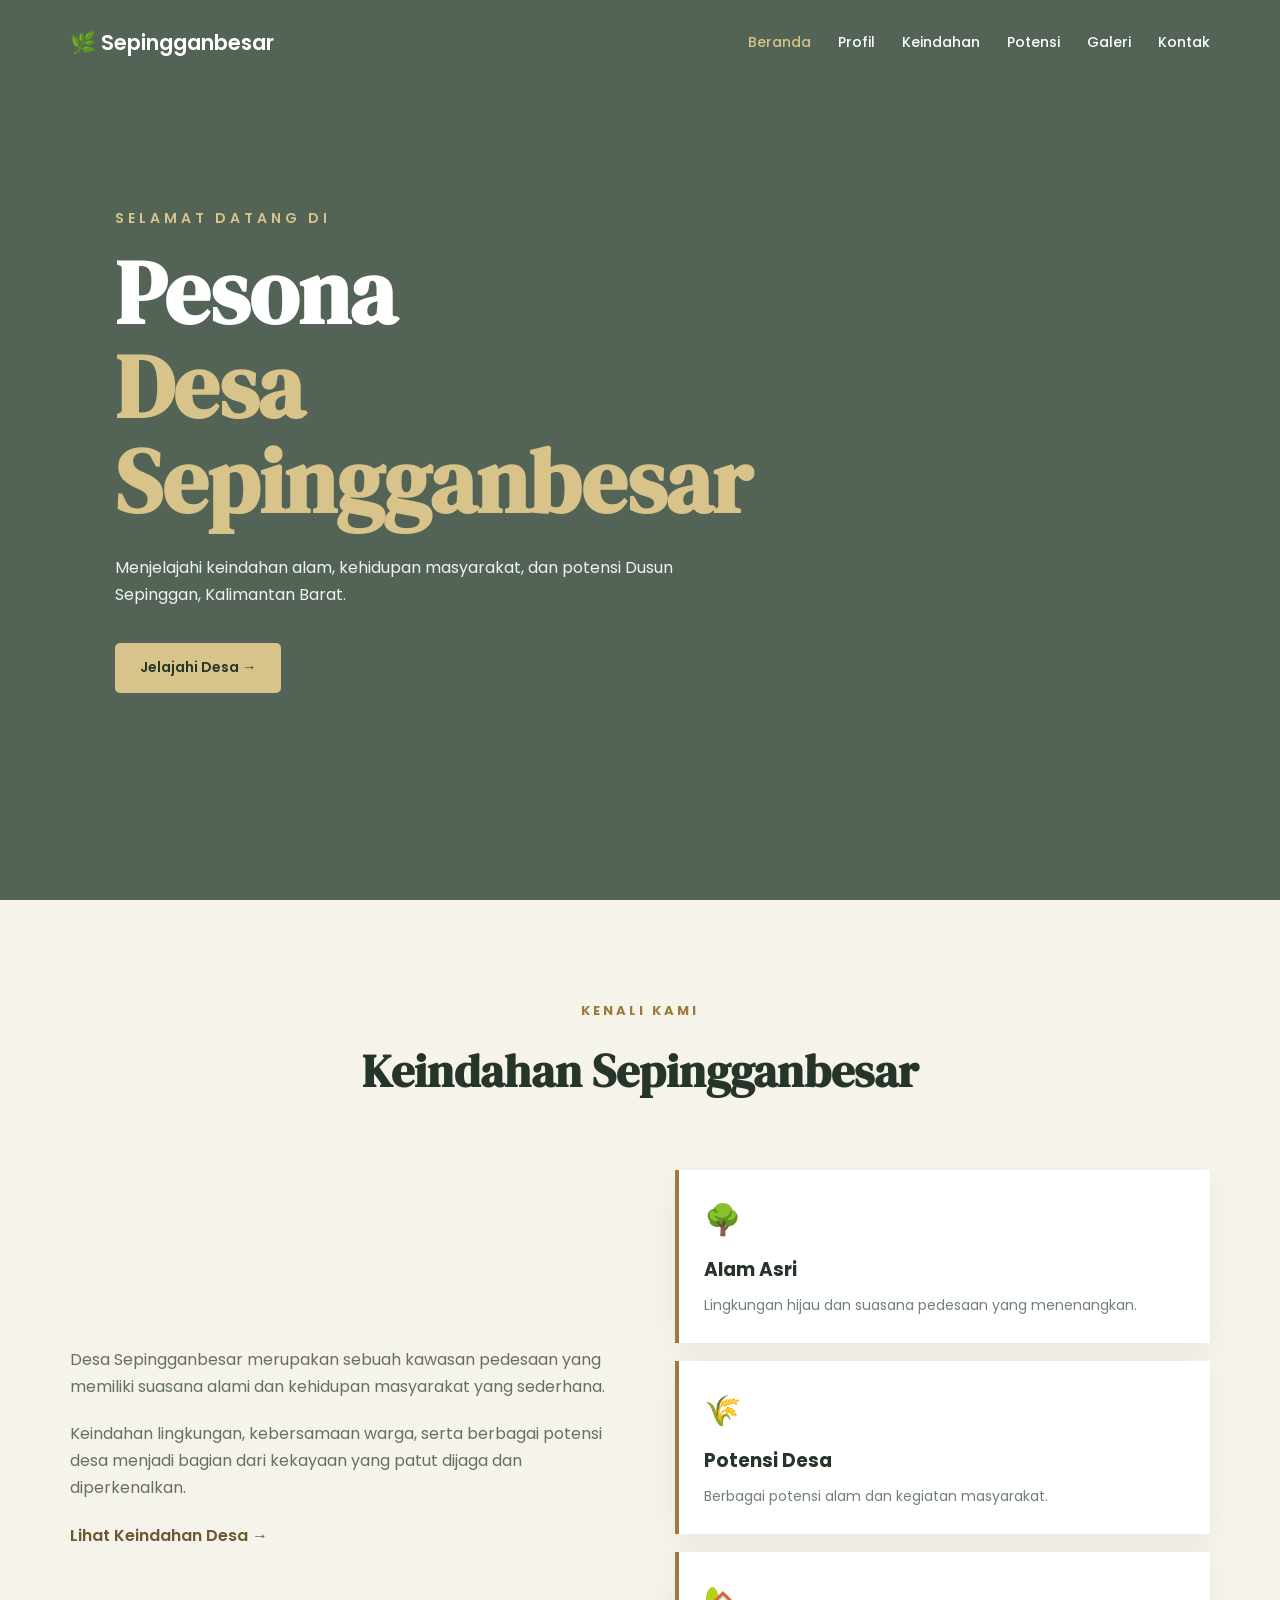
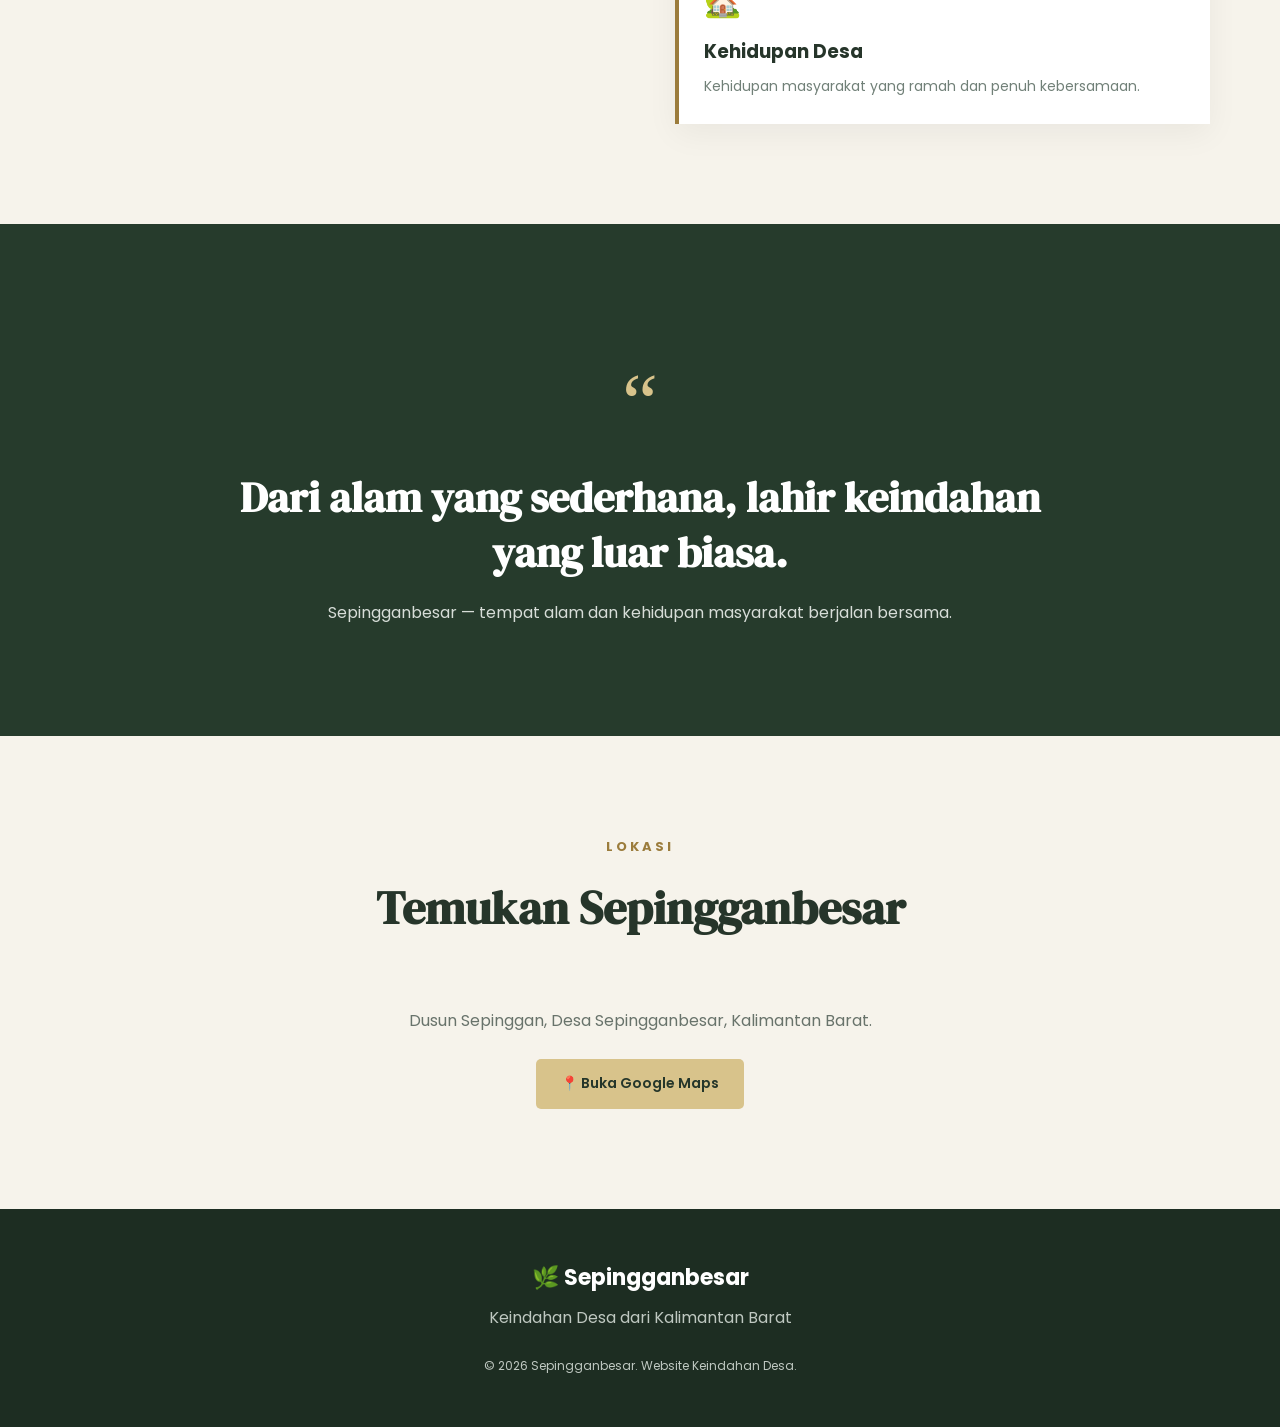
==== index.html @ b08ef06c "Add files via upload" ====
<!DOCTYPE html>
<html lang="id">
<head>
    <meta charset="UTF-8">
    <meta name="viewport" content="width=device-width, initial-scale=1.0">

    <title>Pesona Sepingganbesar</title>

    <link rel="stylesheet" href="style.css">

    <link rel="preconnect" href="https://fonts.googleapis.com">
    <link rel="preconnect" href="https://fonts.gstatic.com" crossorigin>
    <link href="https://fonts.googleapis.com/css2?family=DM+Serif+Display&family=Poppins:wght@300;400;500;600;700&display=swap" rel="stylesheet">
</head>

<body>

<header>
    <nav class="navbar">

        <a href="index.html" class="logo">
            🌿 Sepingganbesar
        </a>

        <div class="menu">
            <a href="index.html" class="active">Beranda</a>
            <a href="profil.html">Profil</a>
            <a href="keindahan.html">Keindahan</a>
            <a href="potensi.html">Potensi</a>
            <a href="galeri.html">Galeri</a>
            <a href="kontak.html">Kontak</a>
        </div>

        <button class="menu-toggle">☰</button>

    </nav>
</header>


<section class="hero">

    <div class="hero-content">

        <p class="small-title">SELAMAT DATANG DI</p>

        <h1>
            Pesona<br>
            <span>Desa Sepingganbesar</span>
        </h1>

        <p>
            Menjelajahi keindahan alam, kehidupan masyarakat,
            dan potensi Dusun Sepinggan, Kalimantan Barat.
        </p>

        <a href="profil.html" class="btn">
            Jelajahi Desa →
        </a>

    </div>

</section>


<section class="intro">

    <div class="section-title">
        <p>KENALI KAMI</p>
        <h2>Keindahan Sepingganbesar</h2>
    </div>

    <div class="intro-grid">

        <div class="intro-text">

            <p>
                Desa Sepingganbesar merupakan sebuah kawasan
                pedesaan yang memiliki suasana alami dan kehidupan
                masyarakat yang sederhana.
            </p>

            <p>
                Keindahan lingkungan, kebersamaan warga, serta
                berbagai potensi desa menjadi bagian dari kekayaan
                yang patut dijaga dan diperkenalkan.
            </p>

            <a href="keindahan.html" class="text-link">
                Lihat Keindahan Desa →
            </a>

        </div>


        <div class="feature-box">

            <div class="feature">
                <span>🌳</span>
                <h3>Alam Asri</h3>
                <p>
                    Lingkungan hijau dan suasana pedesaan
                    yang menenangkan.
                </p>
            </div>

            <div class="feature">
                <span>🌾</span>
                <h3>Potensi Desa</h3>
                <p>
                    Berbagai potensi alam dan kegiatan
                    masyarakat.
                </p>
            </div>

            <div class="feature">
                <span>🏡</span>
                <h3>Kehidupan Desa</h3>
                <p>
                    Kehidupan masyarakat yang ramah
                    dan penuh kebersamaan.
                </p>
            </div>

        </div>

    </div>

</section>


<section class="quote">

    <div>
        <span>“</span>

        <h2>
            Dari alam yang sederhana,
            lahir keindahan yang luar biasa.
        </h2>

        <p>
            Sepingganbesar — tempat alam dan kehidupan
            masyarakat berjalan bersama.
        </p>
    </div>

</section>


<section class="location">

    <div class="section-title">
        <p>LOKASI</p>
        <h2>Temukan Sepingganbesar</h2>
    </div>

    <p class="location-text">
        Dusun Sepinggan, Desa Sepingganbesar,
        Kalimantan Barat.
    </p>

    <a
        href="https://maps.app.goo.gl/jGK1e4hQ4x2c5QWU9"
        target="_blank"
        class="btn">
        📍 Buka Google Maps
    </a>

</section>


<footer>

    <h3>🌿 Sepingganbesar</h3>

    <p>
        Keindahan Desa dari Kalimantan Barat
    </p>

    <p class="copyright">
        © 2026 Sepingganbesar. Website Keindahan Desa.
    </p>

</footer>


<script src="script.js"></script>

</body>
</html>
---- style.css ----
* {
    margin: 0;
    padding: 0;
    box-sizing: border-box;
}

html {
    scroll-behavior: smooth;
}

body {
    font-family: "Poppins", sans-serif;
    background: #f6f3eb;
    color: #26352a;
    line-height: 1.7;
}


/* =========================
   NAVBAR
========================= */

header {
    width: 100%;
    position: absolute;
    top: 0;
    left: 0;
    z-index: 100;
}

.navbar {
    max-width: 1200px;
    margin: auto;

    padding: 25px 30px;

    display: flex;
    align-items: center;
    justify-content: space-between;
}

.logo {
    color: white;
    text-decoration: none;

    font-size: 21px;
    font-weight: 600;
}

.menu {
    display: flex;
    gap: 27px;
}

.menu a {
    color: white;
    text-decoration: none;

    font-size: 14px;
    font-weight: 500;

    transition: 0.3s;
}

.menu a:hover,
.menu a.active {
    color: #d8c38b;
}

.menu-toggle {
    display: none;

    background: none;
    border: none;

    color: white;
    font-size: 25px;

    cursor: pointer;
}


/* =========================
   HERO
========================= */

.hero {
    min-height: 100vh;

    display: flex;
    align-items: center;

    padding: 100px 9%;

    background:
        linear-gradient(
            rgba(20, 45, 29, 0.72),
            rgba(20, 45, 29, 0.72)
        ),
        url("images/desa1.jpeg");

    background-size: cover;
    background-position: center;
}

.hero-content {
    max-width: 700px;
    color: white;
}

.small-title {
    color: #d8c38b;

    font-size: 14px;
    font-weight: 600;

    letter-spacing: 4px;

    margin-bottom: 15px;
}

.hero h1 {
    font-family: "DM Serif Display", serif;

    font-size: clamp(50px, 8vw, 90px);

    line-height: 1.05;

    margin-bottom: 25px;
}

.hero h1 span {
    color: #d8c38b;
}

.hero-content > p:not(.small-title) {
    max-width: 600px;

    font-size: 16px;

    color: #f1f1f1;

    margin-bottom: 35px;
}


/* =========================
   BUTTON
========================= */

.btn {
    display: inline-block;

    background: #d8c38b;
    color: #25362a;

    padding: 13px 25px;

    border-radius: 5px;

    text-decoration: none;

    font-size: 14px;
    font-weight: 600;

    transition: 0.3s;
}

.btn:hover {
    background: white;

    transform: translateY(-3px);
}


/* =========================
   SECTION
========================= */

.intro,
.location,
.content,
.beauty,
.potential,
.gallery,
.contact {
    max-width: 1200px;

    margin: auto;

    padding: 100px 30px;
}

.section-title {
    text-align: center;

    margin-bottom: 60px;
}

.section-title p,
.label {
    color: #9b7c3c;

    font-size: 13px;
    font-weight: 700;

    letter-spacing: 3px;

    margin-bottom: 10px;
}

.section-title h2 {
    font-family: "DM Serif Display", serif;

    font-size: 46px;

    color: #26352a;
}


/* =========================
   INTRO
========================= */

.intro-grid {
    display: grid;

    grid-template-columns: 1fr 1fr;

    gap: 70px;

    align-items: center;
}

.intro-text p {
    margin-bottom: 20px;

    color: #647067;
}

.text-link {
    color: #6d5930;

    font-weight: 600;

    text-decoration: none;
}

.feature-box {
    display: grid;

    gap: 18px;
}

.feature {
    background: white;

    padding: 25px;

    border-left: 4px solid #9b7c3c;

    box-shadow: 0 10px 30px rgba(0,0,0,0.05);
}

.feature span {
    font-size: 30px;
}

.feature h3 {
    margin: 8px 0;

    color: #26352a;
}

.feature p {
    color: #718078;

    font-size: 14px;
}


/* =========================
   QUOTE
========================= */

.quote {
    padding: 110px 20px;

    text-align: center;

    background: #263b2c;

    color: white;
}

.quote div {
    max-width: 800px;

    margin: auto;
}

.quote span {
    font-family: serif;

    font-size: 80px;

    color: #d8c38b;
}

.quote h2 {
    font-family: "DM Serif Display", serif;

    font-size: 42px;

    line-height: 1.3;

    margin-bottom: 20px;
}

.quote p {
    color: #d7ddd8;
}


/* =========================
   LOCATION
========================= */

.location {
    text-align: center;
}

.location-text {
    color: #68736b;

    margin-bottom: 25px;
}


/* =========================
   PAGE HEADER
========================= */

.page-header {
    min-height: 55vh;

    display: flex;
    flex-direction: column;

    justify-content: center;
    align-items: center;

    text-align: center;

    padding: 100px 20px 60px;

    background:
        linear-gradient(
            rgba(27, 55, 36, 0.82),
            rgba(27, 55, 36, 0.82)
        ),
        url("images/desa2.jpeg");

    background-size: cover;
    background-position: center;

    color: white;
}

.page-header p {
    color: #d8c38b;

    letter-spacing: 4px;

    font-size: 13px;
    font-weight: 600;
}

.page-header h1 {
    font-family: "DM Serif Display", serif;

    font-size: clamp(45px, 7vw, 70px);

    margin-top: 10px;
}


/* =========================
   PROFILE
========================= */

.content {
    display: grid;

    grid-template-columns: 1fr 1fr;

    gap: 70px;

    align-items: center;
}

.content-image img {
    width: 100%;

    height: 500px;

    object-fit: cover;

    border-radius: 5px;
}

.content-text h2 {
    font-family: "DM Serif Display", serif;

    font-size: 44px;

    line-height: 1.2;

    margin-bottom: 25px;
}

.content-text p:not(.label) {
    color: #68736b;

    margin-bottom: 17px;
}


/* =========================
   INFO CARDS
========================= */

.info-cards {
    max-width: 1100px;

    margin: 0 auto 100px;

    display: grid;

    grid-template-columns: repeat(3, 1fr);

    gap: 20px;

    padding: 0 30px;
}

.info-cards div {
    background: white;

    padding: 35px;

    text-align: center;

    box-shadow: 0 10px 30px rgba(0,0,0,0.05);
}

.info-cards span {
    font-size: 35px;
}

.info-cards h3 {
    margin: 10px 0 5px;
}

.info-cards p {
    color: #718078;
}


/* =========================
   BEAUTY
========================= */

.beauty-card {
    display: grid;

    grid-template-columns: 1fr 1fr;

    gap: 50px;

    align-items: center;

    margin-bottom: 80px;
}

.beauty-card.reverse {
    direction: rtl;
}

.beauty-card.reverse > * {
    direction: ltr;
}

.beauty-card img {
    width: 100%;

    height: 420px;

    object-fit: cover;

    border-radius: 5px;
}

.beauty-card h2 {
    font-family: "DM Serif Display", serif;

    font-size: 45px;

    margin-bottom: 20px;
}

.beauty-card p {
    color: #68736b;
}


/* =========================
   POTENTIAL
========================= */

.potential {
    display: grid;

    grid-template-columns: repeat(2, 1fr);

    gap: 25px;
}

.potential-card {
    background: white;

    padding: 40px;

    border-top: 4px solid #9b7c3c;

    box-shadow: 0 10px 30px rgba(0,0,0,0.04);
}

.potential-card span {
    font-size: 45px;
}

.potential-card h2 {
    font-family: "DM Serif Display", serif;

    font-size: 32px;

    margin: 10px 0;
}

.potential-card p {
    color: #718078;
}

.potential-image {
    max-width: 1200px;

    margin: auto;

    padding: 0 30px 100px;

    display: grid;

    grid-template-columns: 1fr 1fr;

    gap: 60px;

    align-items: center;
}

.potential-image img {
    width: 100%;

    height: 450px;

    object-fit: cover;
}

.potential-image h2 {
    font-family: "DM Serif Display", serif;

    font-size: 43px;

    line-height: 1.2;

    margin-bottom: 20px;
}

.potential-image p:not(.label) {
    color: #718078;
}


/* =========================
   GALLERY
========================= */

.gallery {
    display: grid;

    grid-template-columns: repeat(3, 1fr);

    gap: 20px;
}

.gallery-item {
    position: relative;

    height: 350px;

    overflow: hidden;

    border-radius: 5px;

    cursor: pointer;
}

.gallery-item img {
    width: 100%;
    height: 100%;

    object-fit: cover;

    transition: 0.5s;
}

.gallery-item:hover img {
    transform: scale(1.08);
}

.gallery-caption {
    position: absolute;

    bottom: 0;
    left: 0;

    width: 100%;

    padding: 25px;

    color: white;

    background: linear-gradient(
        transparent,
        rgba(0,0,0,0.8)
    );
}

.gallery-caption h3 {
    font-size: 19px;
}

.gallery-caption p {
    font-size: 13px;

    color: #ddd;
}


/* =========================
   CONTACT
========================= */

.contact {
    display: grid;

    grid-template-columns: 0.9fr 1.1fr;

    gap: 60px;

    align-items: center;
}

.contact-info h2 {
    font-family: "DM Serif Display", serif;

    font-size: 48px;

    line-height: 1.2;

    margin-bottom: 35px;
}

.contact-item {
    display: flex;

    gap: 20px;

    margin-bottom: 25px;
}

.contact-item > span {
    font-size: 28px;
}

.contact-item h3 {
    margin-bottom: 3px;
}

.contact-item p {
    color: #718078;
}

.map iframe {
    width: 100%;

    height: 450px;

    border: none;

    border-radius: 5px;
}


/* =========================
   FOOTER
========================= */

footer {
    background: #1d2d22;

    color: white;

    text-align: center;

    padding: 50px 20px;
}

footer h3 {
    font-size: 22px;

    margin-bottom: 8px;
}

footer p {
    color: #bfc8c1;
}

footer .copyright {
    margin-top: 25px;

    font-size: 12px;
}


/* =========================
   RESPONSIVE
========================= */

@media (max-width: 800px) {

    .menu {
        position: absolute;

        top: 75px;
        left: 20px;
        right: 20px;

        display: none;

        flex-direction: column;

        background: #263b2c;

        padding: 20px;

        border-radius: 5px;
    }

    .menu.show {
        display: flex;
    }

    .menu-toggle {
        display: block;
    }

    .intro-grid,
    .content,
    .beauty-card,
    .potential-image,
    .contact {
        grid-template-columns: 1fr;
    }

    .beauty-card.reverse {
        direction: ltr;
    }

    .info-cards,
    .potential,
    .gallery {
        grid-template-columns: 1fr;
    }

    .hero {
        padding: 100px 30px;
    }

    .hero h1 {
        font-size: 55px;
    }

    .section-title h2,
    .content-text h2,
    .contact-info h2 {
        font-size: 38px;
    }

    .quote h2 {
        font-size: 32px;
    }

    .content-image img,
    .beauty-card img,
    .potential-image img {
        height: 350px;
    }

    .gallery-item {
        height: 300px;
    }

}
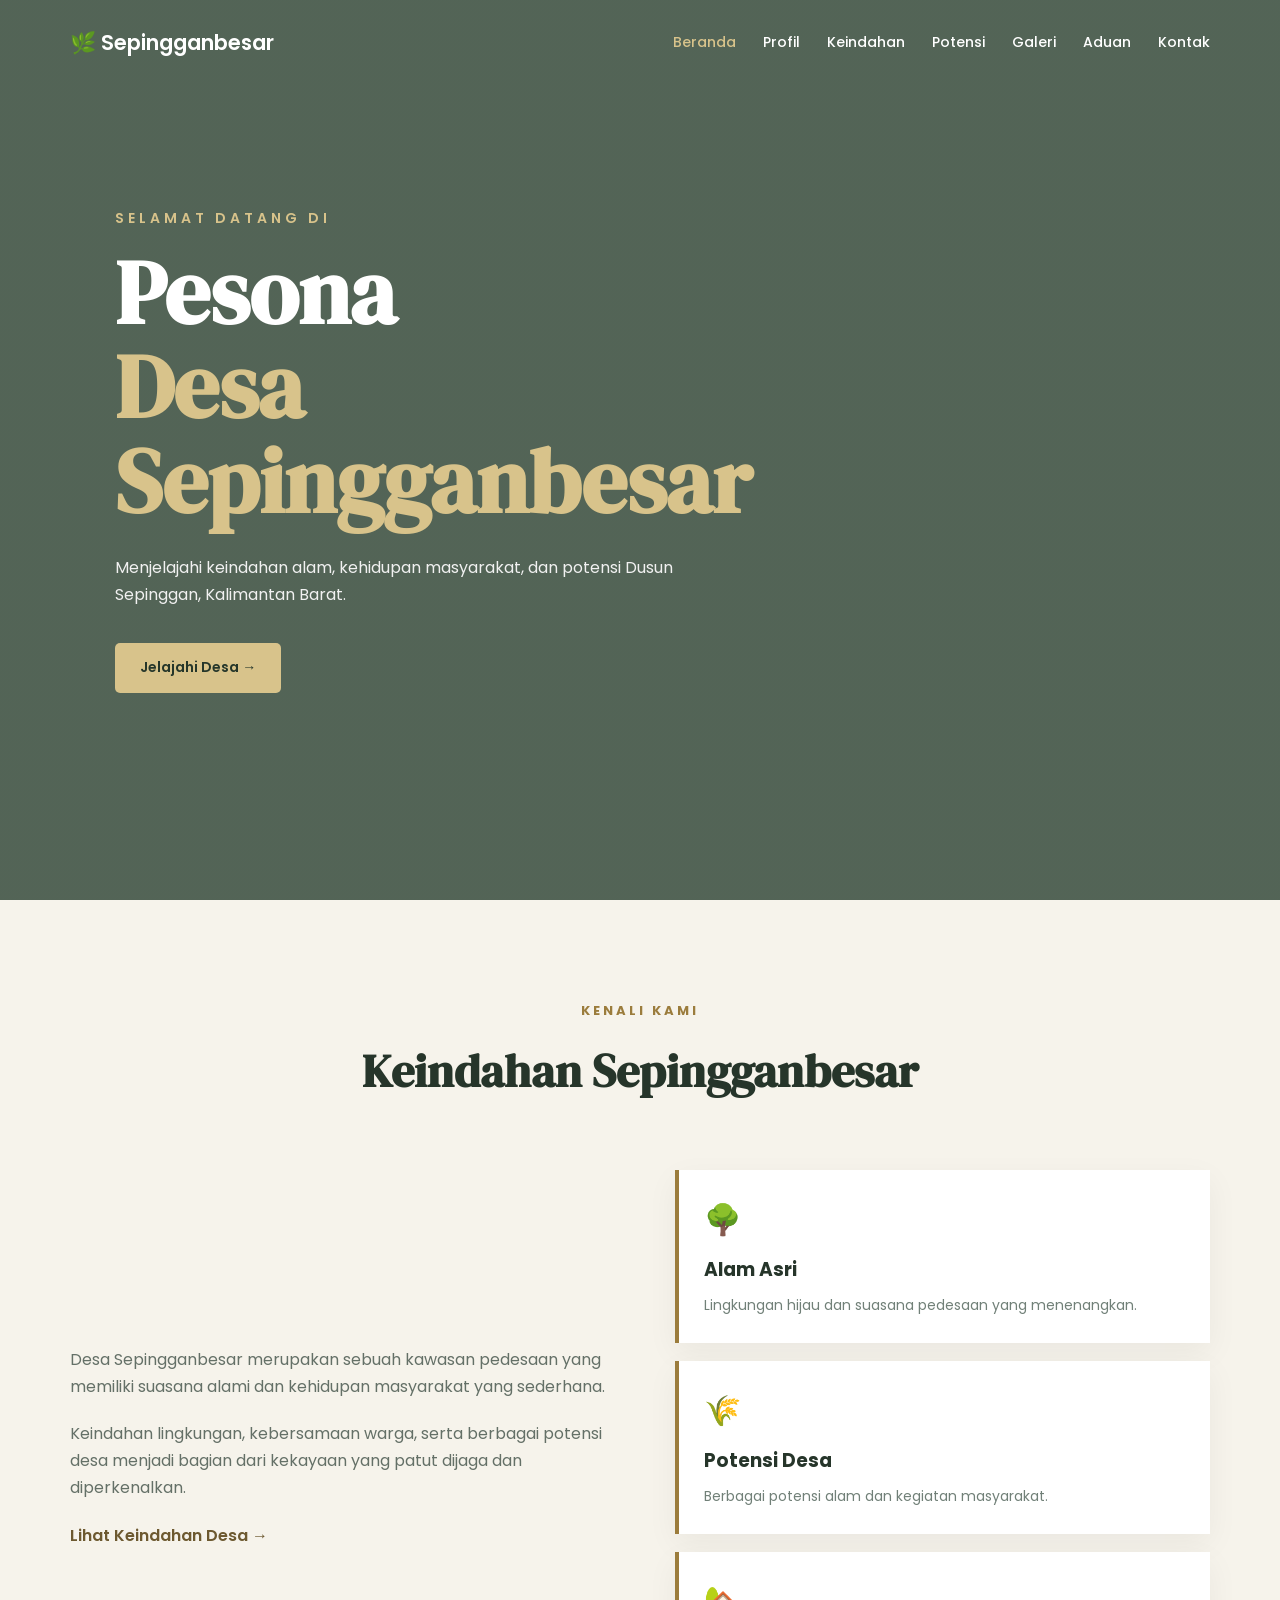
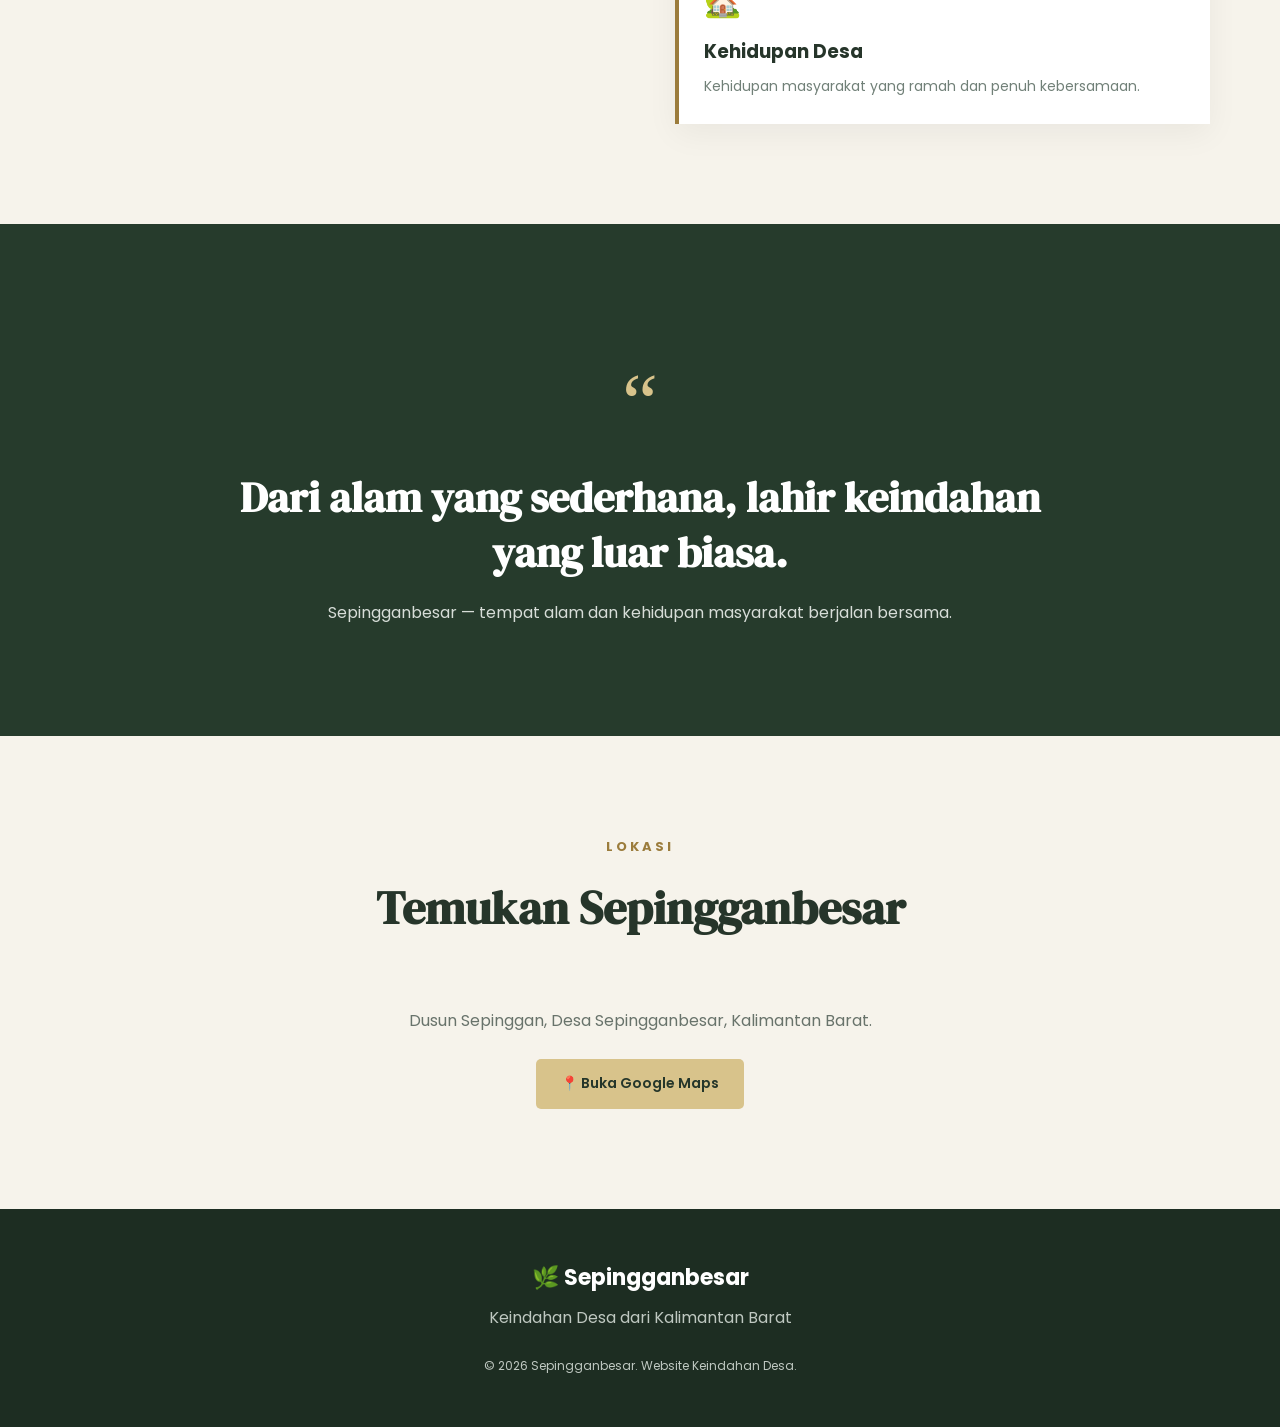
==== commit decb2176: "Add 'Aduan' link to the navbar Added a new 'Aduan' link to the navigation menu." ====
--- a/index.html
+++ b/index.html
@@ -28,6 +28,10 @@
             <a href="keindahan.html">Keindahan</a>
             <a href="potensi.html">Potensi</a>
             <a href="galeri.html">Galeri</a>
+
+            <!-- TAMBAHAN ADUAN -->
+            <a href="aduan.html">Aduan</a>
+
             <a href="kontak.html">Kontak</a>
         </div>
 
@@ -187,4 +191,4 @@
 <script src="script.js"></script>
 
 </body>
-</html>+</html>
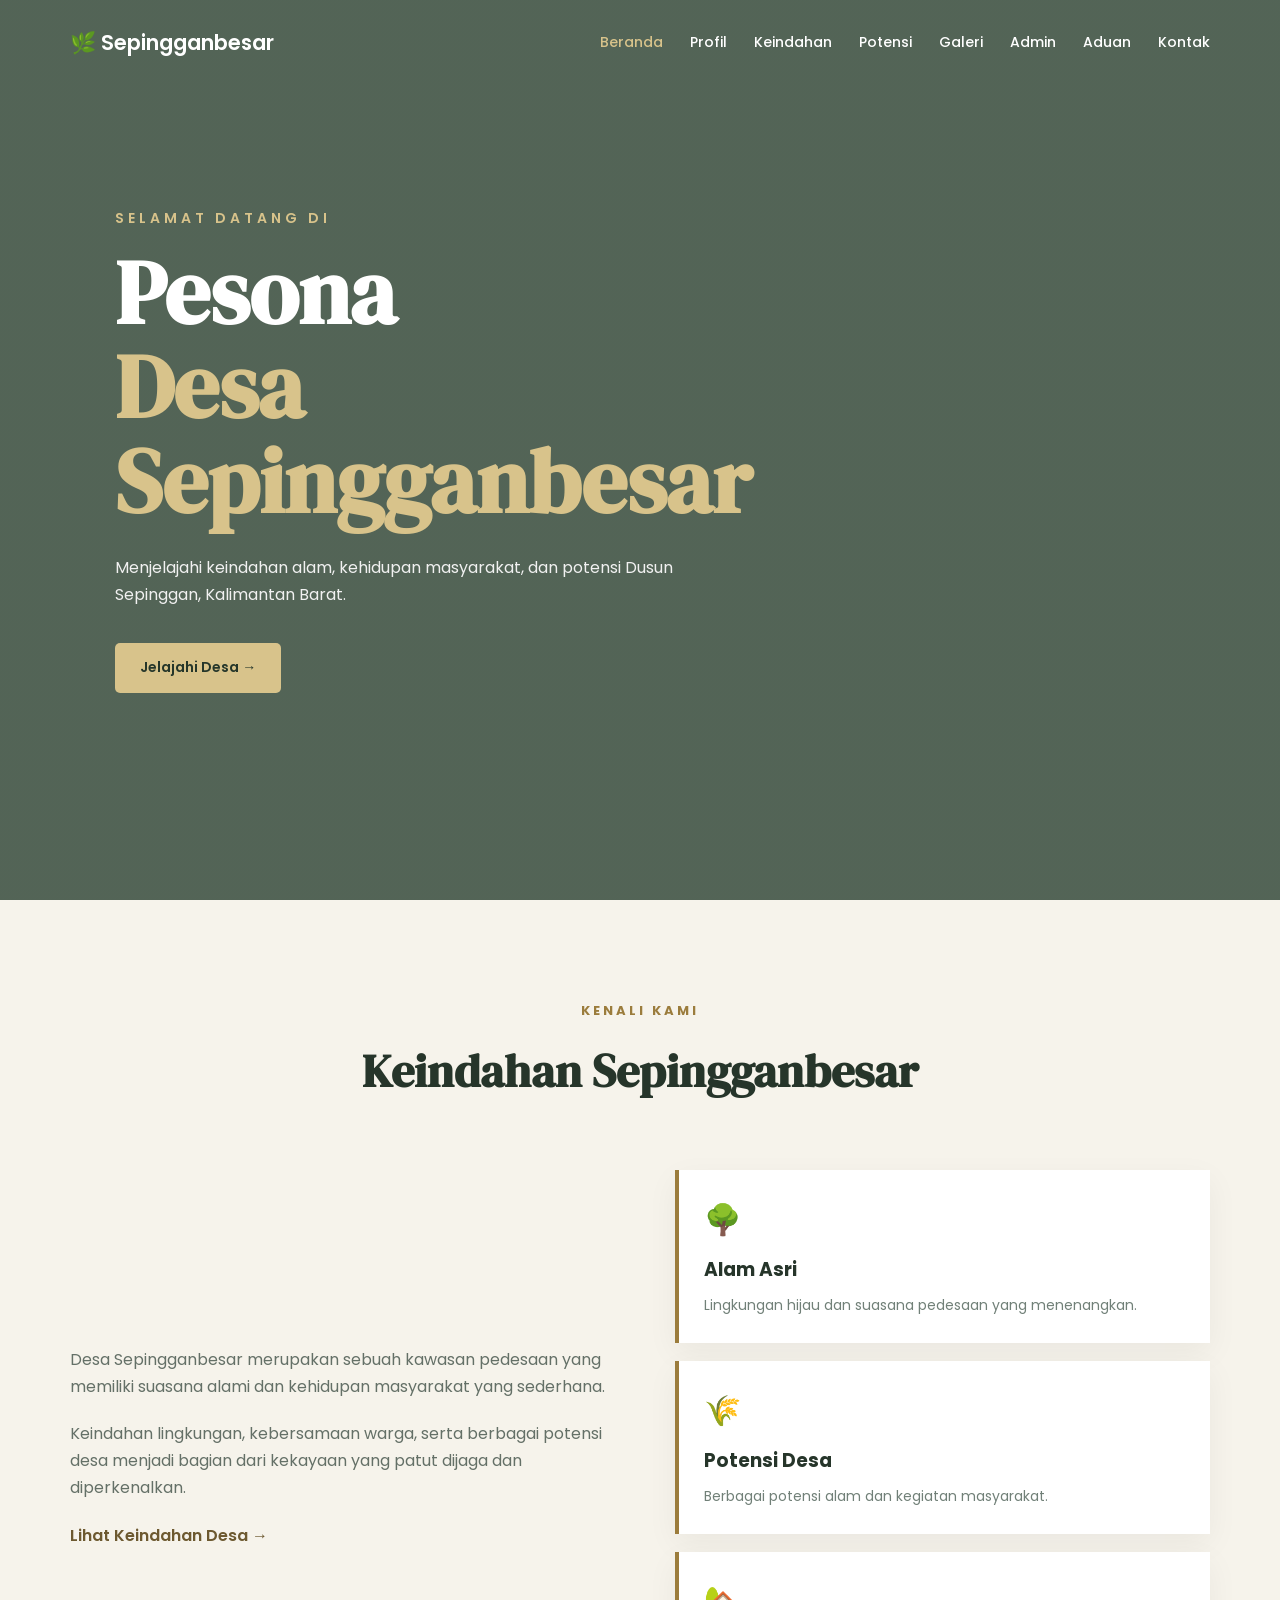
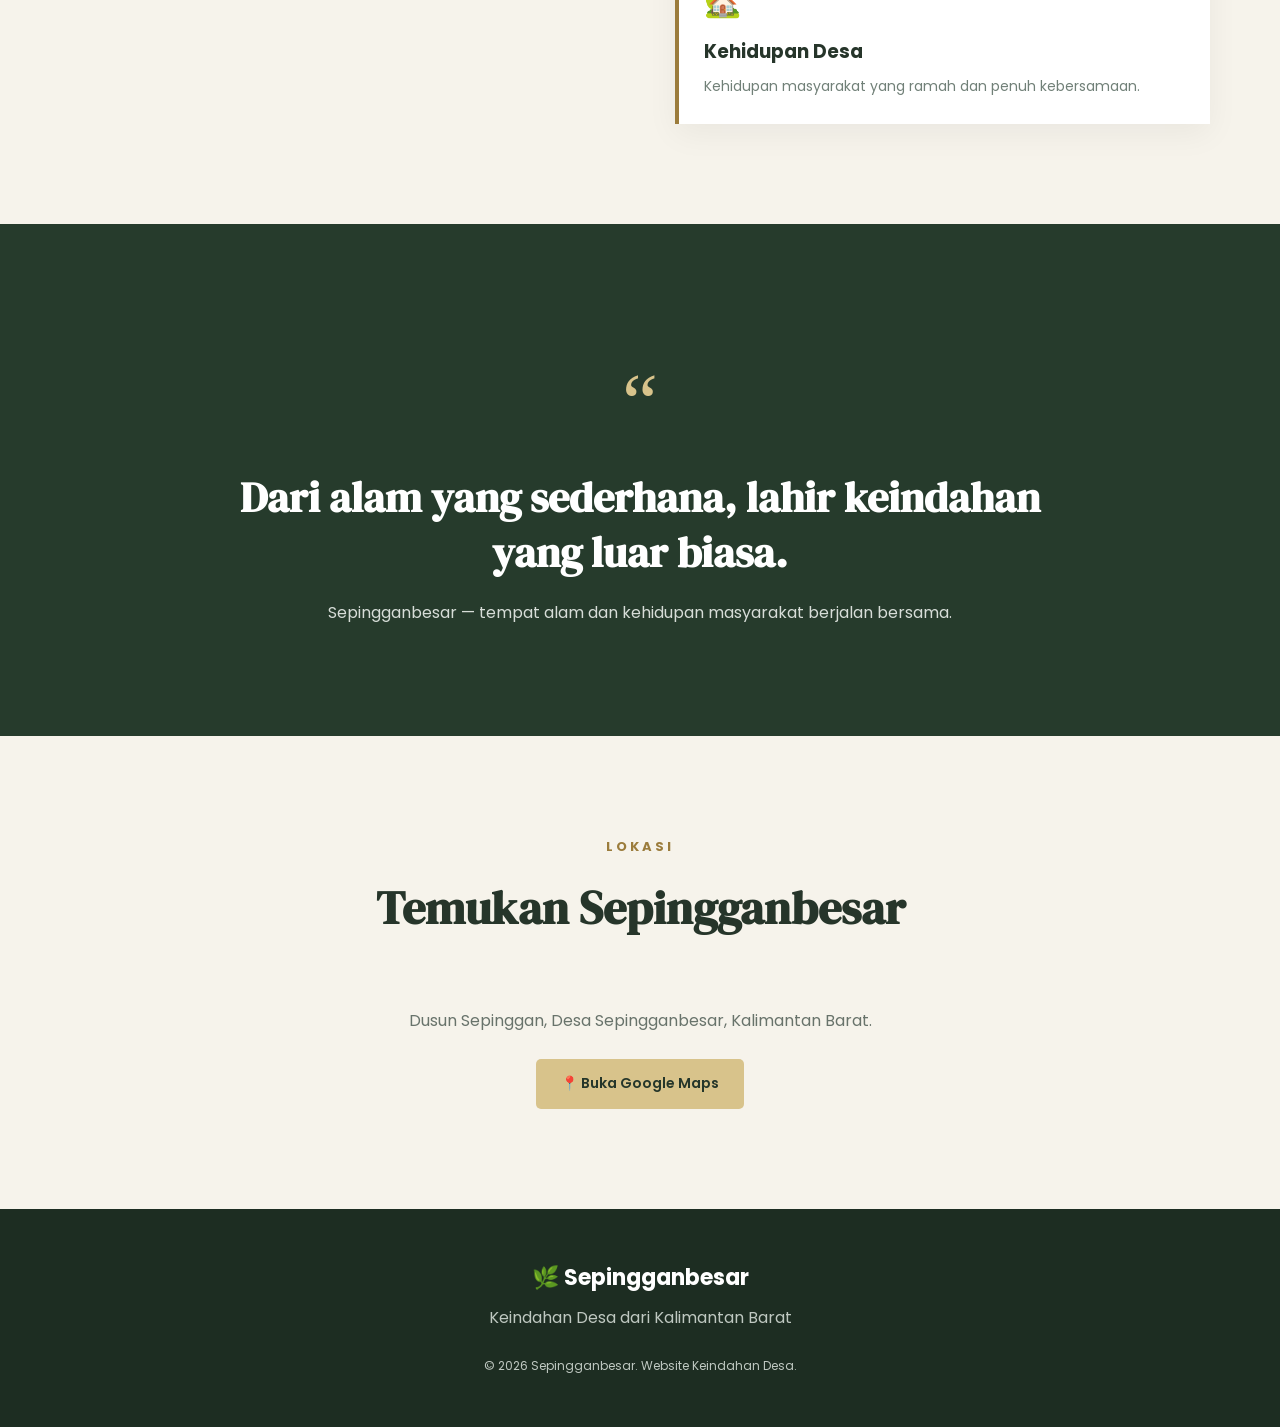
==== commit 5669c866: "Update index.html" ====
--- a/index.html
+++ b/index.html
@@ -28,6 +28,7 @@
             <a href="keindahan.html">Keindahan</a>
             <a href="potensi.html">Potensi</a>
             <a href="galeri.html">Galeri</a>
+            <a href="admin.html">Admin</a>
 
             <!-- TAMBAHAN ADUAN -->
             <a href="aduan.html">Aduan</a>
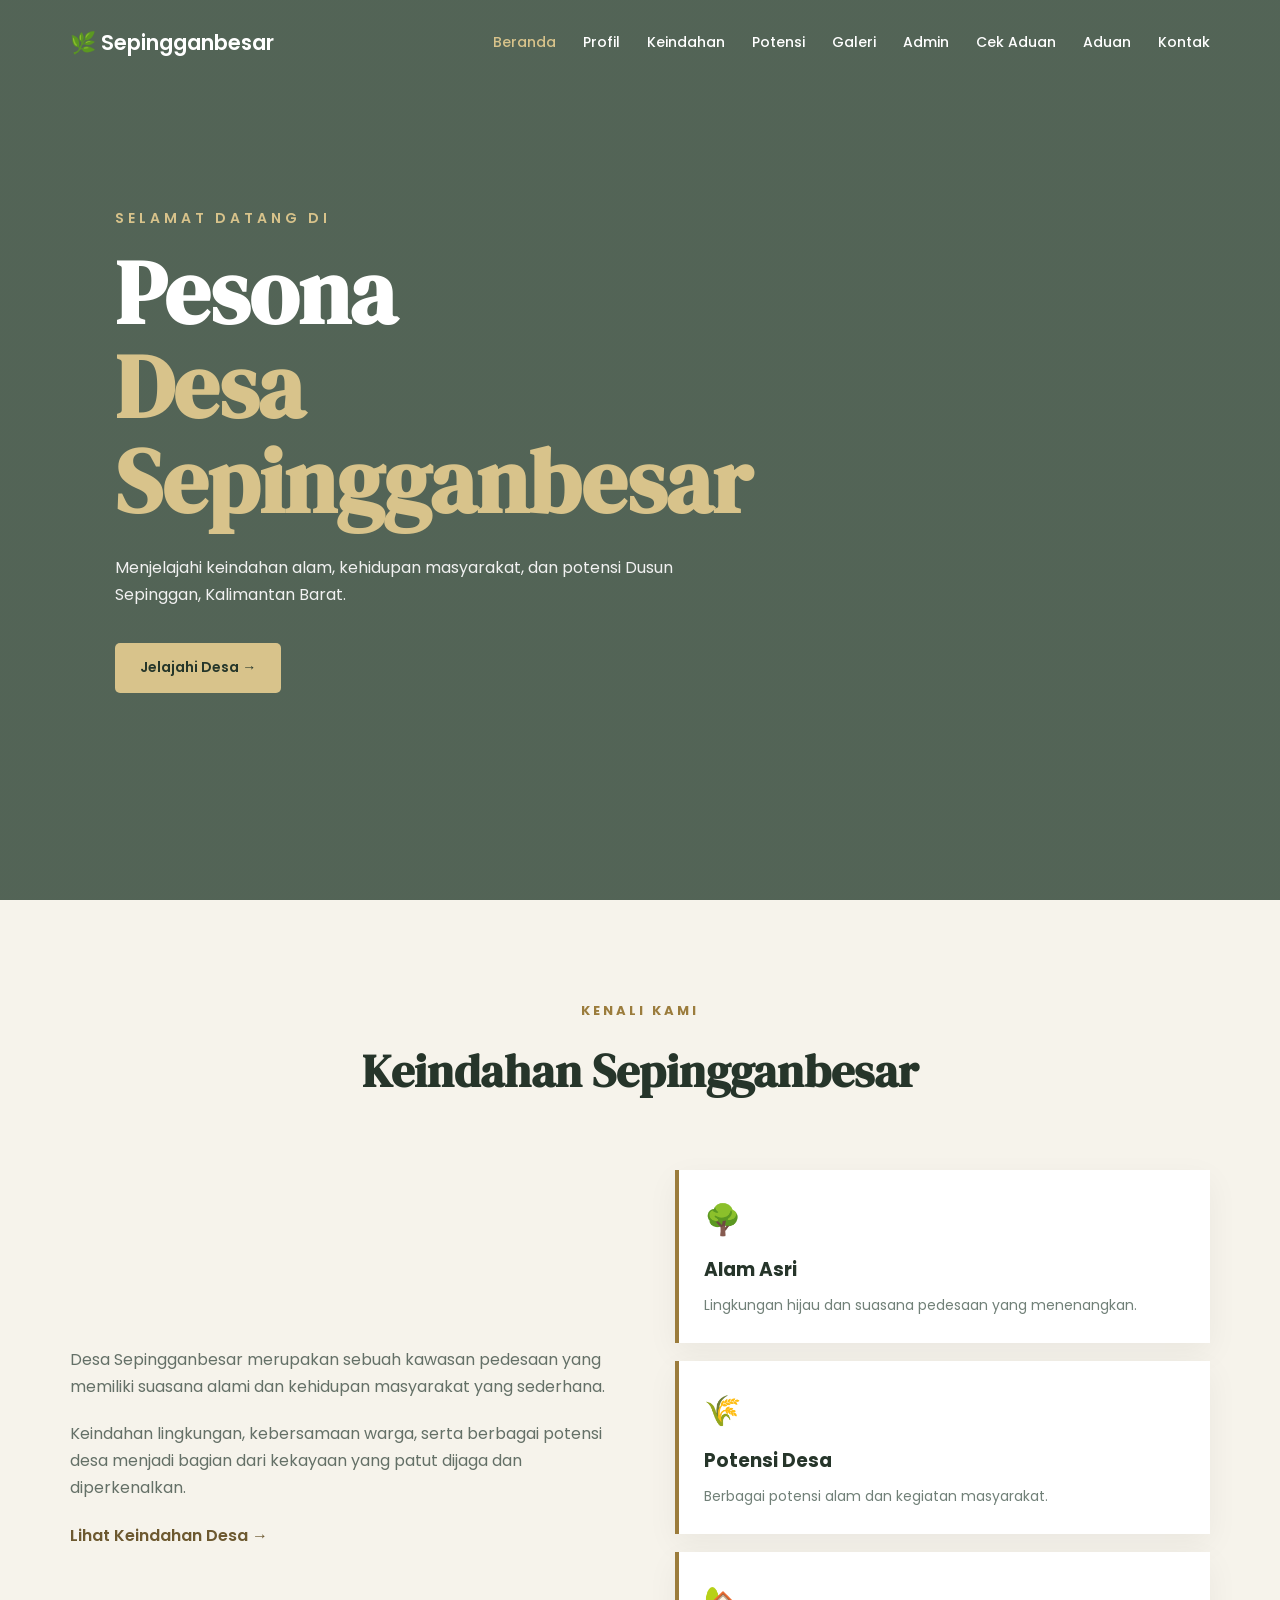
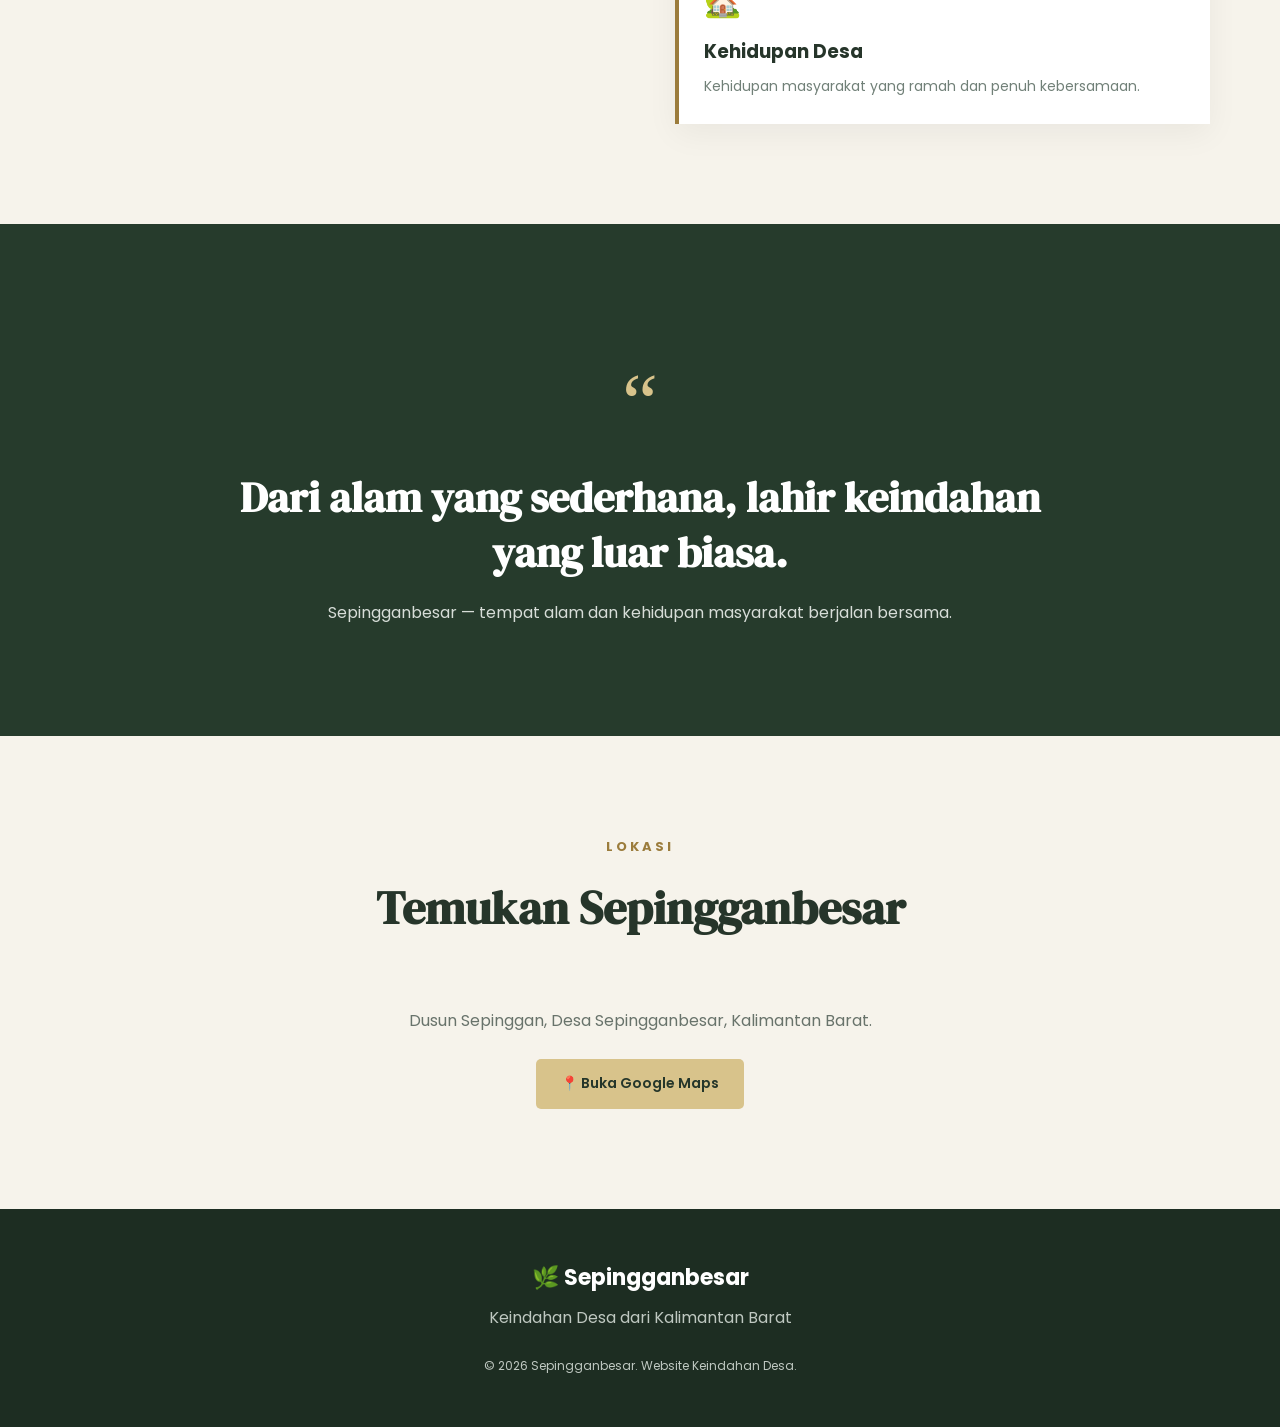
==== commit 42bb71d9: "Update index.html" ====
--- a/index.html
+++ b/index.html
@@ -29,7 +29,7 @@
             <a href="potensi.html">Potensi</a>
             <a href="galeri.html">Galeri</a>
             <a href="admin.html">Admin</a>
-
+            <a href="cek-aduan.html">Cek Aduan</a>
             <!-- TAMBAHAN ADUAN -->
             <a href="aduan.html">Aduan</a>
 
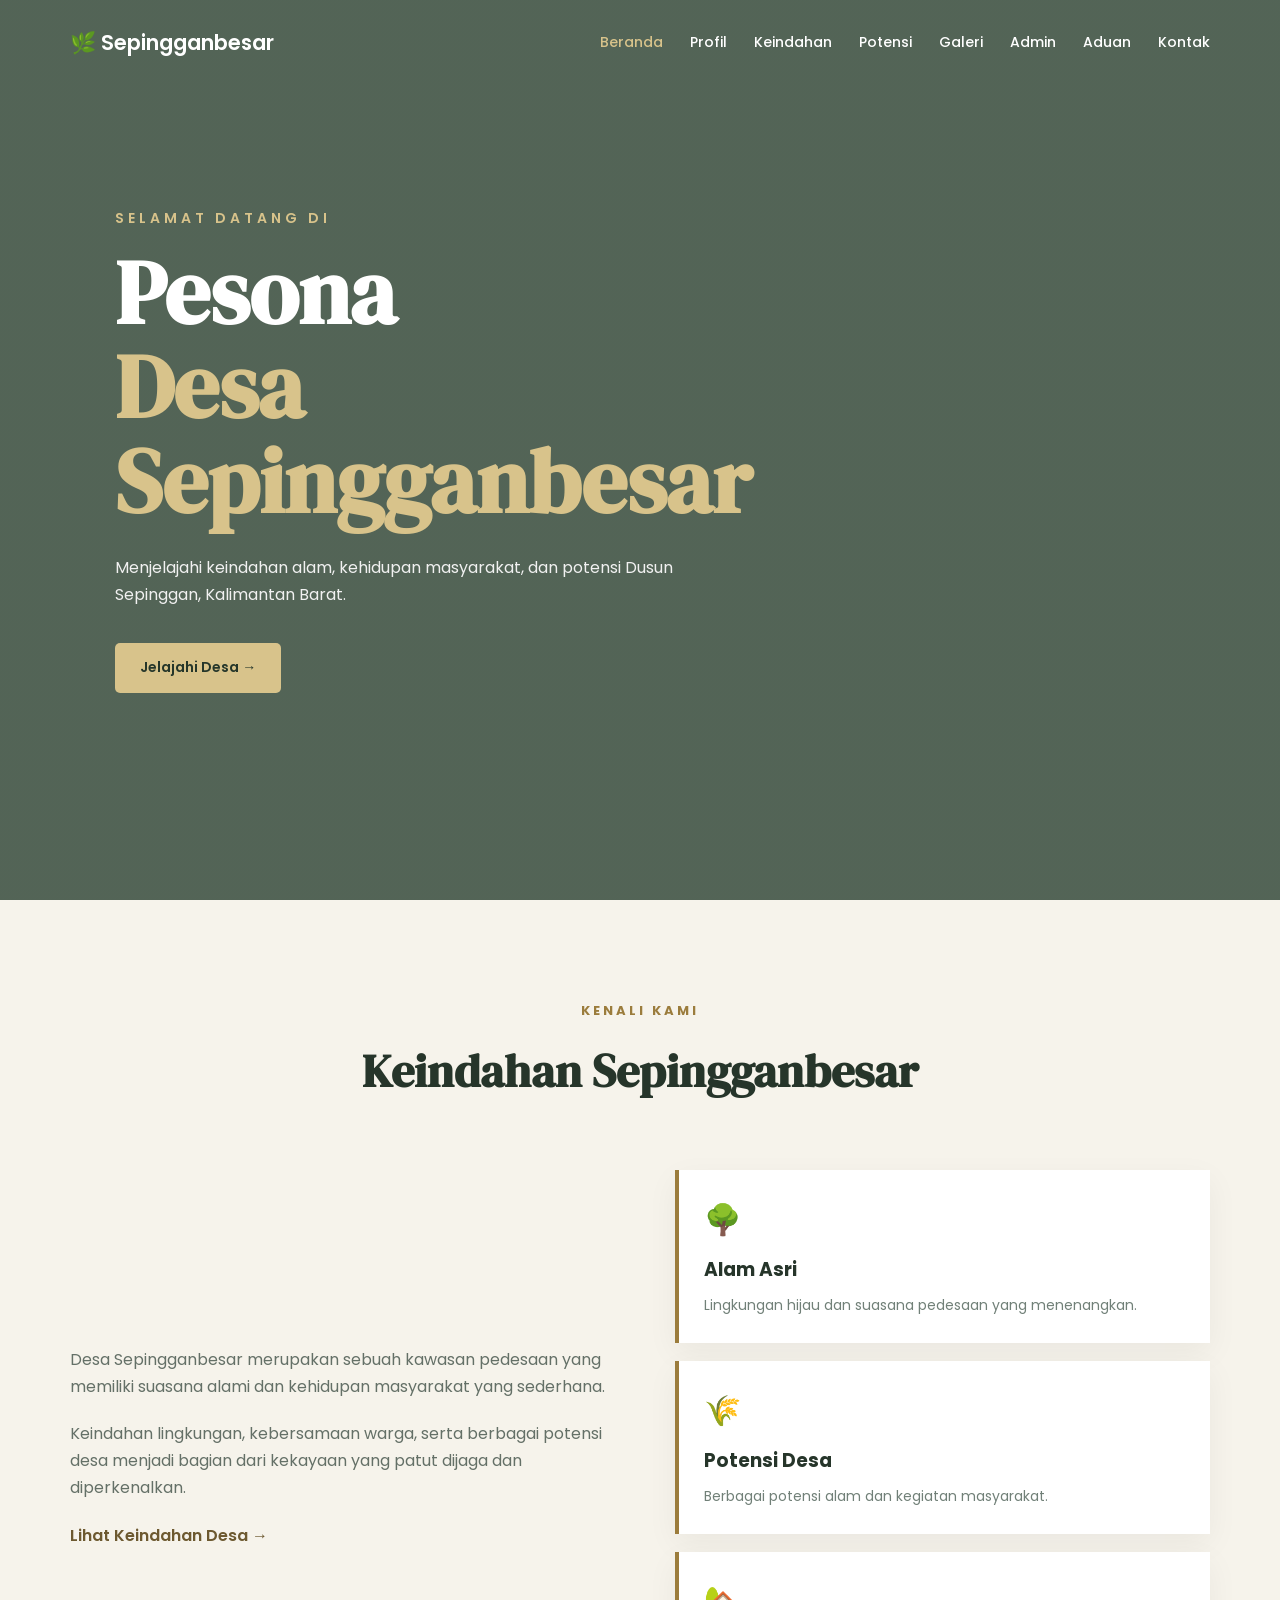
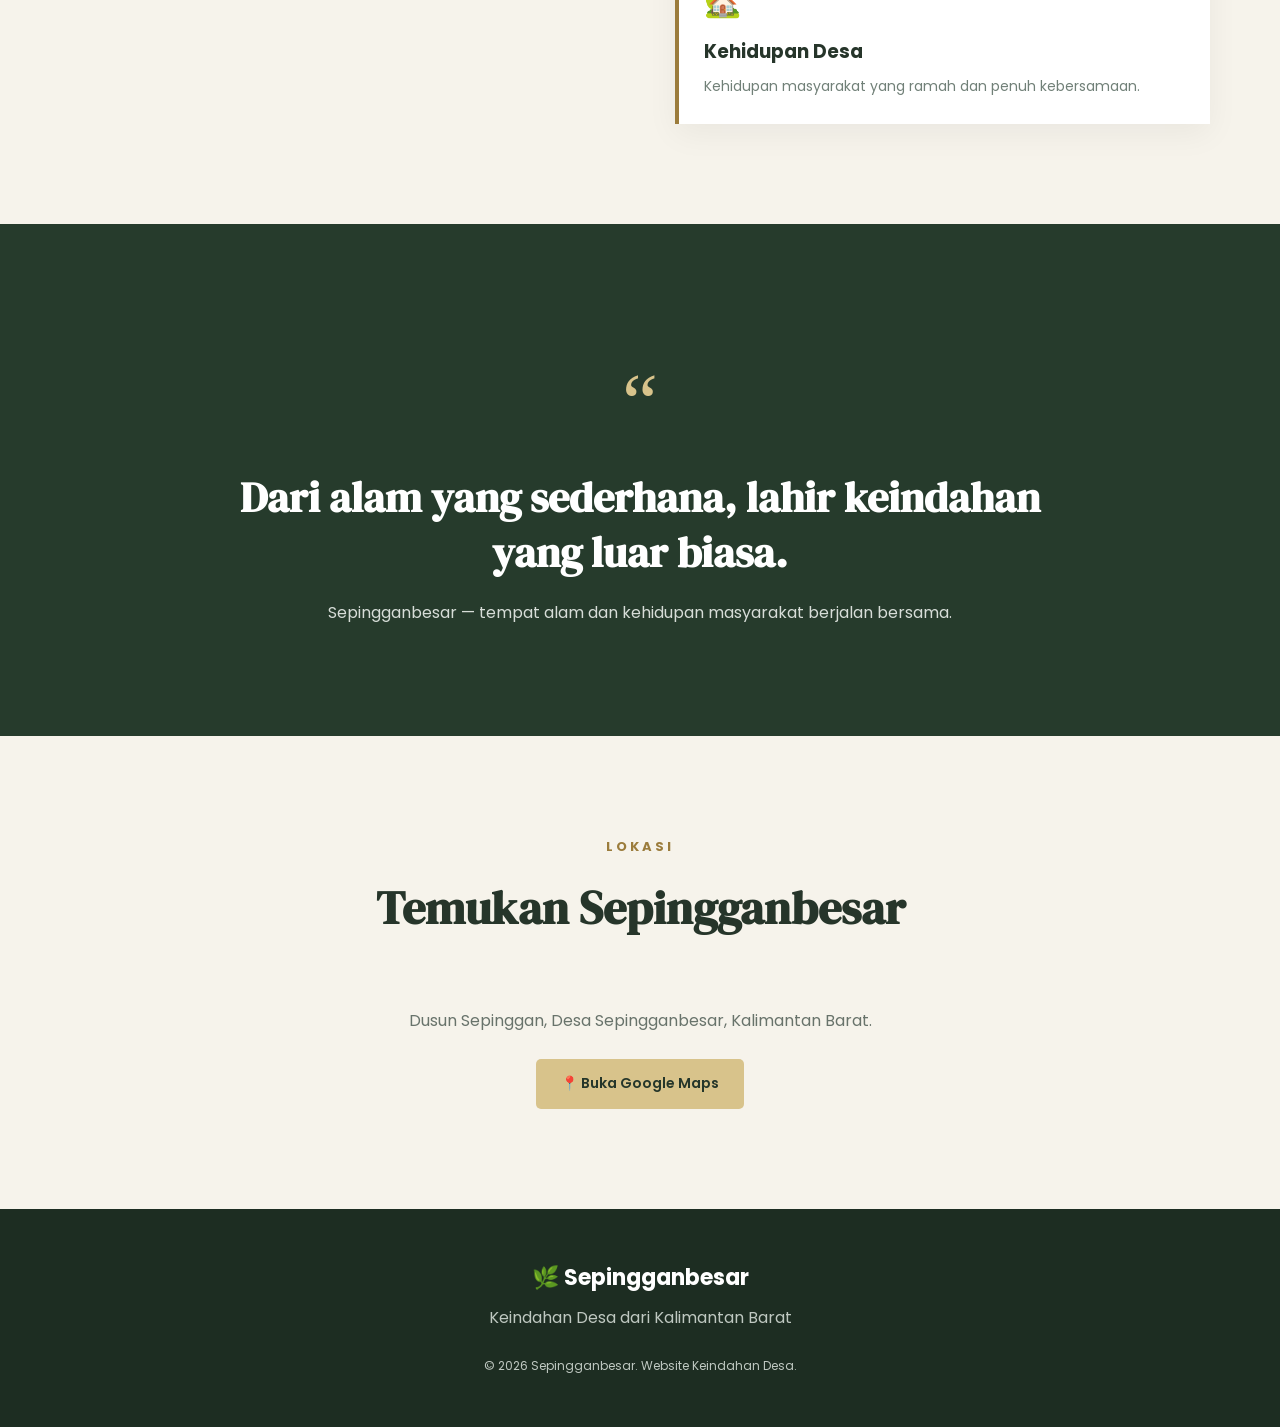
==== commit a7ce2c0a: "Update index.html" ====
--- a/index.html
+++ b/index.html
@@ -29,7 +29,6 @@
             <a href="potensi.html">Potensi</a>
             <a href="galeri.html">Galeri</a>
             <a href="admin.html">Admin</a>
-            <a href="cek-aduan.html">Cek Aduan</a>
             <!-- TAMBAHAN ADUAN -->
             <a href="aduan.html">Aduan</a>
 
